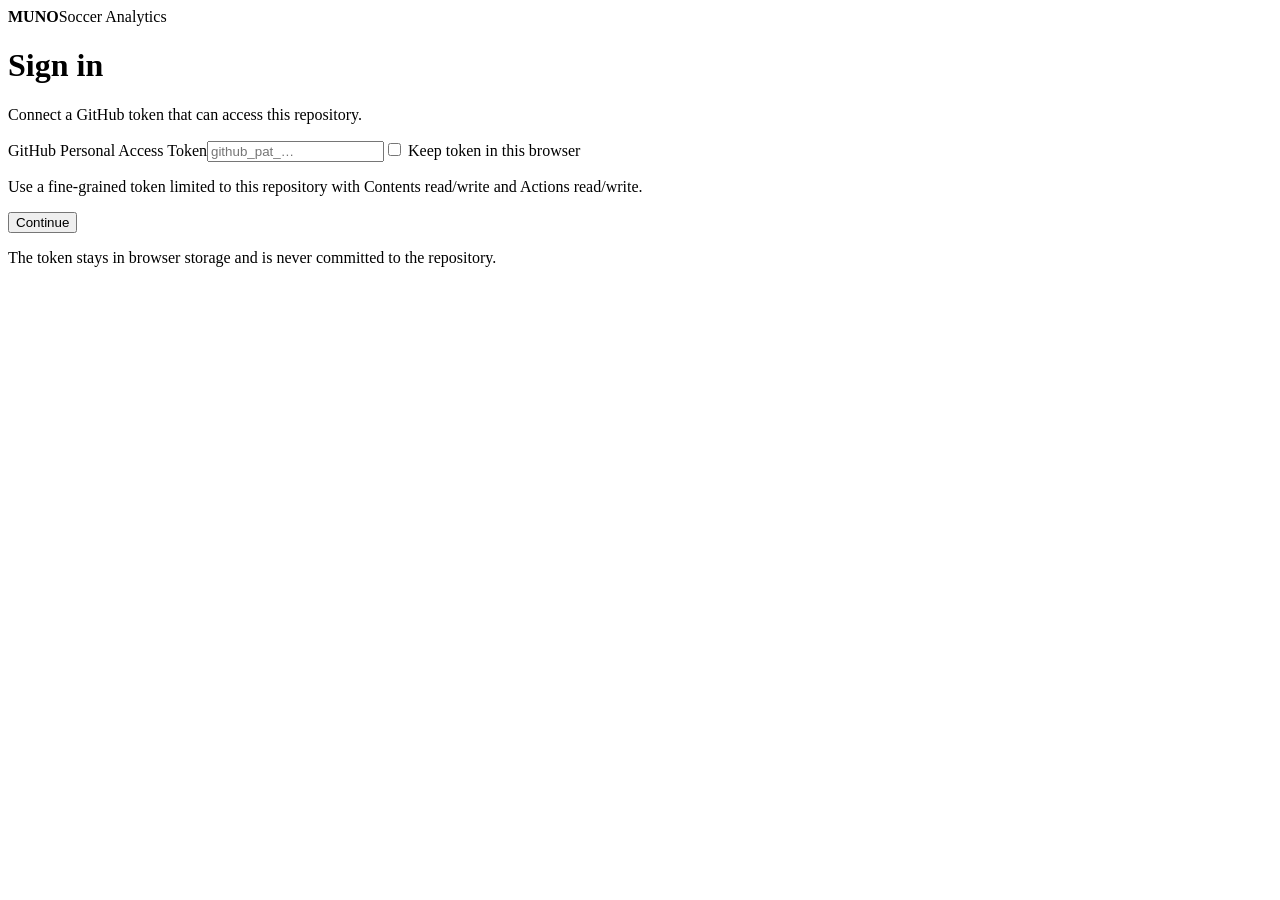
==== login.html @ 745451b1 "feat: add MUNO frontend and auth" ====
<!doctype html><html><head><meta charset="utf-8"><meta name="viewport" content="width=device-width,initial-scale=1"><title>Sign in · MUNO</title><link rel="stylesheet" href="css/styles.css"></head><body class="login-page"><main class="login-card"><div class="brand"><b>MUNO</b><span>Soccer Analytics</span></div><h1>Sign in</h1><p>Connect a GitHub token that can access this repository.</p><form id="login-form"><label>GitHub Personal Access Token<input id="pat" type="password" autocomplete="off" required placeholder="github_pat_…"></label><label class="check"><input id="remember" type="checkbox"> Keep token in this browser</label><p class="hint">Use a fine-grained token limited to this repository with Contents read/write and Actions read/write.</p><button class="primary-btn full">Continue</button><p id="login-error" class="error"></p></form><div class="security-note">The token stays in browser storage and is never committed to the repository.</div></main><script src="js/auth.js"></script></body></html>
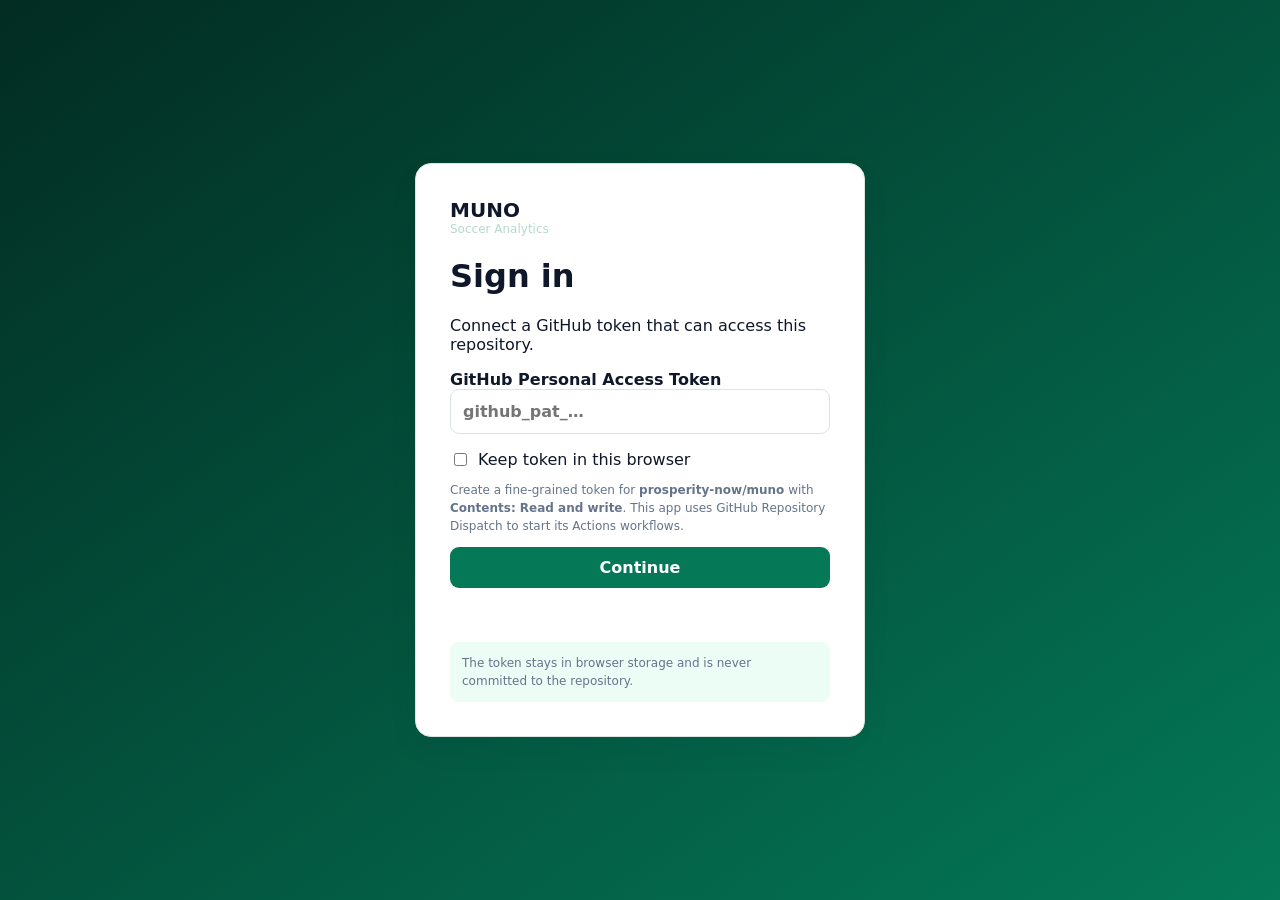
==== commit 00a3bd63: "fix: clarify GitHub token requirements" ====
--- a/login.html
+++ b/login.html
@@ -1 +1 @@
-<!doctype html><html><head><meta charset="utf-8"><meta name="viewport" content="width=device-width,initial-scale=1"><title>Sign in · MUNO</title><link rel="stylesheet" href="css/styles.css"></head><body class="login-page"><main class="login-card"><div class="brand"><b>MUNO</b><span>Soccer Analytics</span></div><h1>Sign in</h1><p>Connect a GitHub token that can access this repository.</p><form id="login-form"><label>GitHub Personal Access Token<input id="pat" type="password" autocomplete="off" required placeholder="github_pat_…"></label><label class="check"><input id="remember" type="checkbox"> Keep token in this browser</label><p class="hint">Use a fine-grained token limited to this repository with Contents read/write and Actions read/write.</p><button class="primary-btn full">Continue</button><p id="login-error" class="error"></p></form><div class="security-note">The token stays in browser storage and is never committed to the repository.</div></main><script src="js/auth.js"></script></body></html>+<!doctype html><html><head><meta charset="utf-8"><meta name="viewport" content="width=device-width,initial-scale=1"><title>Sign in · MUNO</title><link rel="stylesheet" href="css/styles.css"></head><body class="login-page"><main class="login-card"><div class="brand"><b>MUNO</b><span>Soccer Analytics</span></div><h1>Sign in</h1><p>Connect a GitHub token that can access this repository.</p><form id="login-form"><label>GitHub Personal Access Token<input id="pat" type="password" autocomplete="off" required placeholder="github_pat_…"></label><label class="check"><input id="remember" type="checkbox"> Keep token in this browser</label><p class="hint">Create a fine-grained token for <b>prosperity-now/muno</b> with <b>Contents: Read and write</b>. This app uses GitHub Repository Dispatch to start its Actions workflows.</p><button type="submit" class="primary-btn full">Continue</button><p id="login-error" class="error" role="alert" aria-live="polite"></p></form><div class="security-note">The token stays in browser storage and is never committed to the repository.</div></main><script src="js/auth.js"></script></body></html>
--- a/css/styles.css
+++ b/css/styles.css
@@ -0,0 +1 @@
+:root{--g950:#022c22;--g900:#064e3b;--g700:#047857;--g500:#10b981;--g50:#ecfdf5;--slate:#0f172a;--muted:#64748b;--border:#dbe5df}*{box-sizing:border-box}body{margin:0;font-family:Inter,system-ui,sans-serif;color:var(--slate);background:#f6faf8}button,input{font:inherit}button{cursor:pointer}.hidden{display:none!important}.topbar{height:70px;background:var(--g950);color:white;display:flex;align-items:center;justify-content:space-between;padding:0 5vw}.brand{display:flex;flex-direction:column}.brand b{font-size:20px}.brand span{font-size:12px;color:#b7d9cc}.content{max-width:1200px;margin:auto;padding:40px 5vw}.hero{display:flex;justify-content:space-between;align-items:end;gap:20px}.hero h1{font-size:36px;margin:5px 0}.hero small{color:var(--g700);font-weight:800;letter-spacing:.12em}.hero p,.muted{color:var(--muted)}.toolbar{display:flex;justify-content:space-between;align-items:center;margin:28px 0 16px}.primary-btn{border:0;background:var(--g700);color:#fff;padding:11px 16px;border-radius:9px;font-weight:800}.matches-grid{display:grid;grid-template-columns:repeat(auto-fill,minmax(300px,1fr));gap:18px}.match-card,.login-card{background:#fff;border:1px solid var(--border);border-radius:16px;box-shadow:0 12px 35px #0f172a0a}.match-card{padding:18px}.meta{display:flex;justify-content:space-between;color:var(--muted);font-size:12px}.teams{display:grid;grid-template-columns:1fr 30px 1fr;align-items:center;text-align:center;margin:24px 0}.team img{width:52px;height:52px;object-fit:contain}.team b{display:block;margin-top:7px}.analyze-btn{border:1px solid var(--g700);background:var(--g50);color:var(--g900);padding:9px 12px;border-radius:8px;font-weight:800}.card-footer{display:flex;justify-content:space-between;align-items:center}.empty{text-align:center;padding:70px}.modal{position:fixed;inset:0;background:#022c2270;display:grid;place-items:center;padding:20px}.modal-card{background:#fff;border-radius:18px;width:min(850px,100%);max-height:90vh;overflow:auto;padding:28px;position:relative}.modal-card>button{position:absolute;right:14px;top:10px;border:0;background:none;font-size:30px}.prob-grid,.metric-grid{display:grid;grid-template-columns:repeat(3,1fr);gap:12px}.prob,.metric{padding:15px;background:var(--g50);border-radius:10px;text-align:center}.prob strong{display:block;font-size:28px;color:var(--g900)}.section{border-top:1px solid var(--border);margin-top:20px;padding-top:16px}.login-page{min-height:100vh;display:grid;place-items:center;background:linear-gradient(145deg,var(--g950),var(--g700));padding:20px}.login-card{width:min(450px,100%);padding:34px}.login-card label{display:block;font-weight:700;margin:16px 0 7px}.login-card input[type=password]{width:100%;padding:12px;border:1px solid var(--border);border-radius:9px}.check{font-weight:500!important;display:flex!important;gap:8px;align-items:center}.hint,.security-note{font-size:12px;color:var(--muted);line-height:1.5}.security-note{background:var(--g50);padding:12px;border-radius:9px;margin-top:18px}.full{width:100%}.error{color:#b91c1c;min-height:20px}@media(max-width:700px){.hero{display:block}.prob-grid,.metric-grid{grid-template-columns:1fr}.content{padding:28px 18px}}
